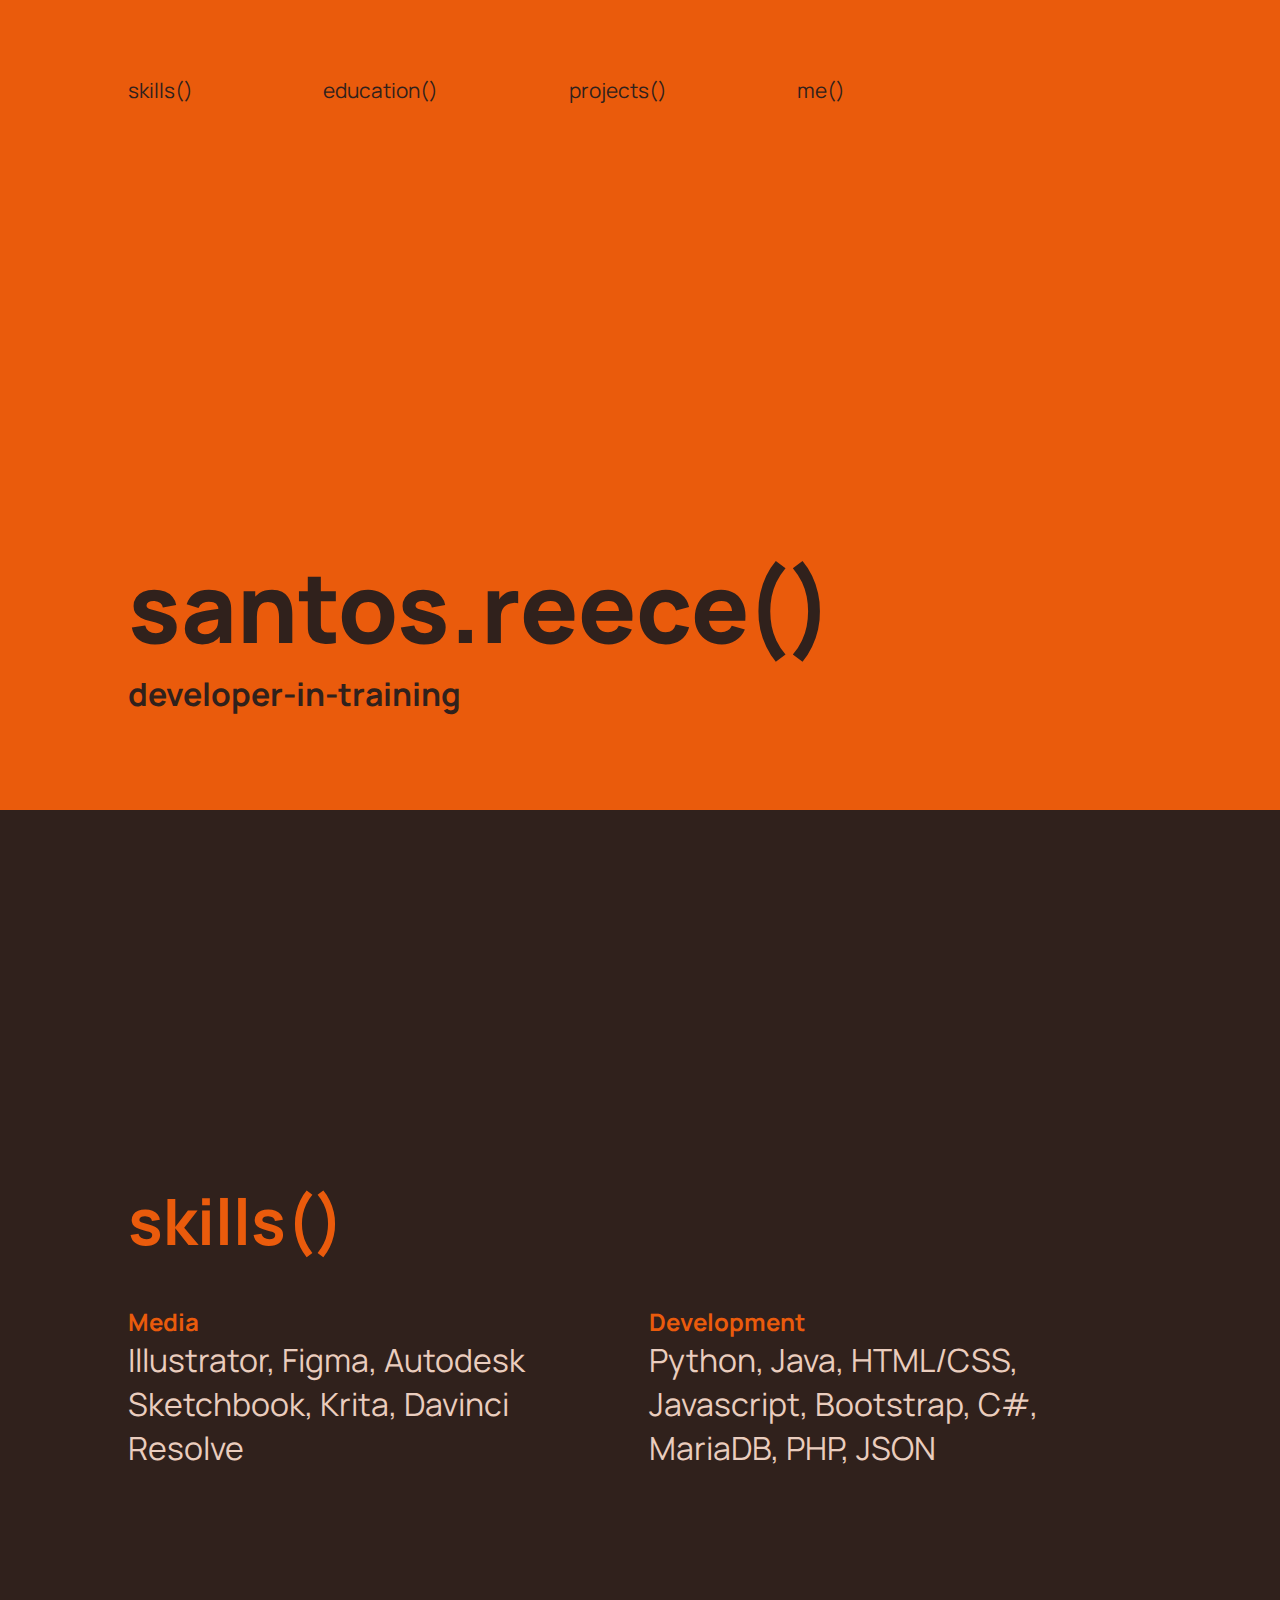
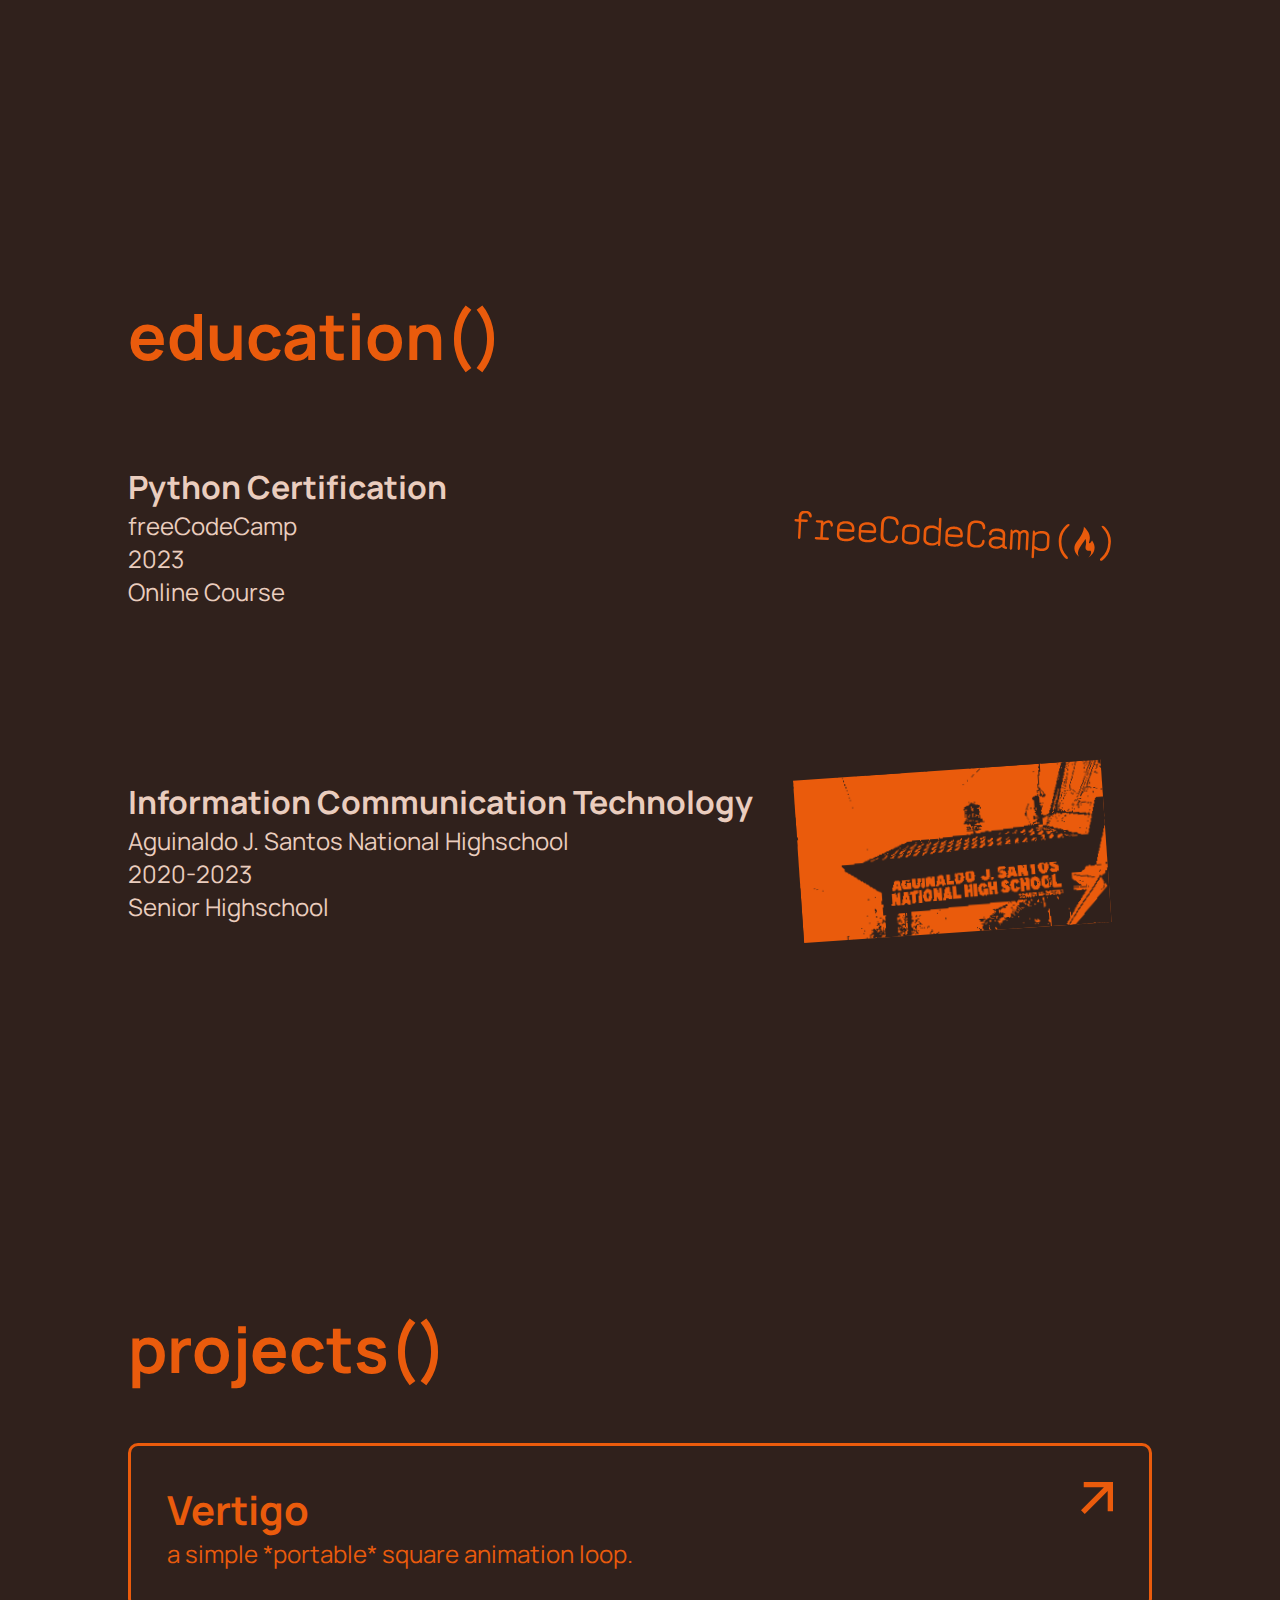
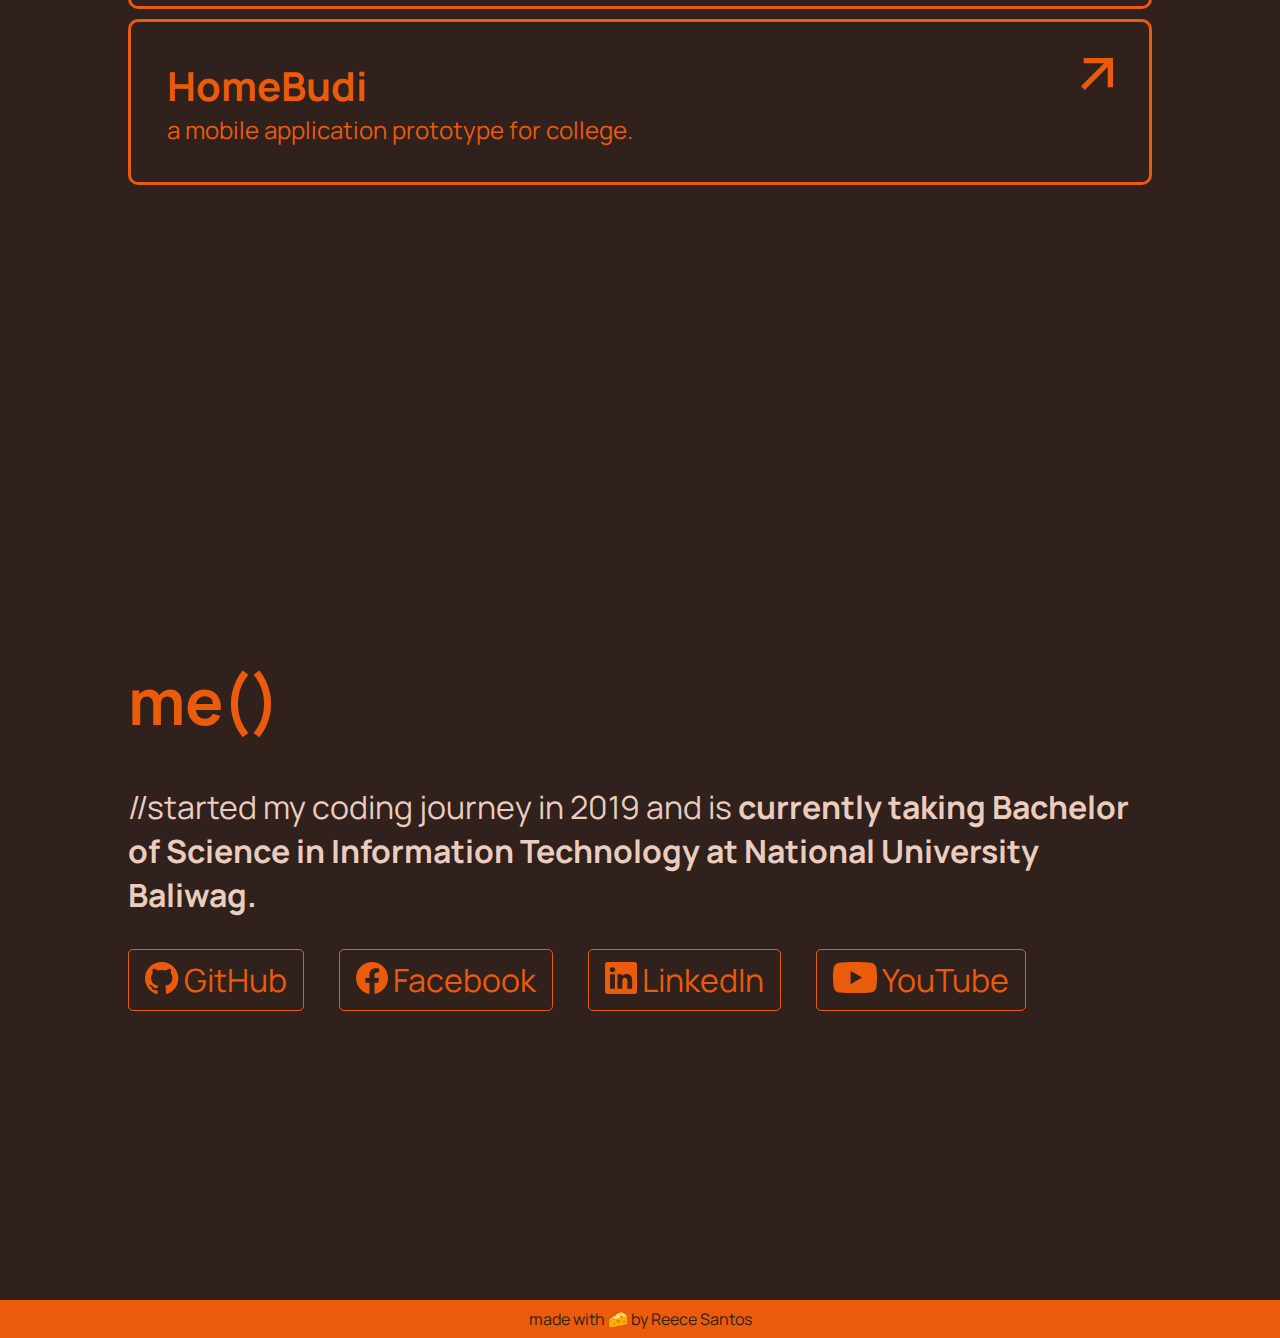
==== index.html @ c5fcaee2 "Initial commit" ====
<!DOCTYPE html>
<head>
    <!-- LINK STYLESHEET -->
    <link rel="stylesheet" href="styles.css">

    <!-- LINK FONT ONLINE -->
    <link rel="preconnect" href="https://fonts.googleapis.com">
    <link rel="preconnect" href="https://fonts.gstatic.com" crossorigin>

    <!-- FONT: MANROPE -->
    <link href="https://fonts.googleapis.com/css2?family=Manrope:wght@200..800&display=swap" rel="stylesheet">
</head>
<body>
    <img class="head-anim" src="assets/images/me.png"/>
    <div class="section-head">
        <div class="section-head-content">
            <div class="navbar">
                <div class="navbar-select">
                    <div class="navbar-select-button"><a class="navbar-link" href="#section-body-skills">skills()</a></div>
                    <div class="navbar-select-button"><a class="navbar-link" href="#section-body-education">education()</a></div>
                    <div class="navbar-select-button"><a class="navbar-link" href="#section-body-projects">projects()</a></div>
                    <div class="navbar-select-button"><a class="navbar-link" href="#section-body-me">me()</a></div>
                </div>
            </div>
            <div class="titlescreen">
                <div class="titlescreen-block">
                    <div class="titlescreen-block-content">
                        <h1>santos.reece()</h1>
                        <h3>developer-in-training</h3>
                    </div>
                </div>
            </div>
        </div>
    </div>

        <!-- THE REST OF THE CONTENT BESIDES GENERAL INFO -->
    <div class="section-body">
        <section id="section-body-skills">
            <div class="skills">
                <div class="skills-title">
                    skills()
                </div>
                <div class="skills-content">
                    <h2>Media</h2>
                    <p>Illustrator, Figma, Autodesk Sketchbook, Krita, Davinci Resolve</p>
                </div>
                <div class="skills-content">
                    <h2>Development</h2>
                    <p>Python, Java, HTML/CSS, Javascript, Bootstrap, C#, MariaDB, PHP, JSON</p>
                </div>
            </div>
        </section>
        <section id="section-body-education">
            <div class="educ">
                <!-- EDUCATION TITLE -->
                <div class="educ-title">
                    education() 
                </div>
                <!-- PROVIDER 1 -->
                <div class="educ-prov-desc">
                    <div>
                        <p class="cert-title">Python Certification</p>
                        <p>freeCodeCamp</p>
                        <p>2023</p>
                        <p>Online Course</p>
                    </div>
                </div>
                <div class="educ-prov-pic">
                    <img src="assets/images/freeCodeCamp.svg"/>
                </div>
                <!-- PROVIDER 2 -->
                <div class="educ-prov-desc">
                    <div>
                        <p class="cert-title">Information Communication Technology</p>
                        <p>Aguinaldo J. Santos National Highschool</p>
                        <p>2020-2023</p>
                        <p>Senior Highschool</p>
                    </div>
                </div>
                <div class="educ-prov-pic">
                    <img src="assets/images/ajsnhs.svg"/>
                </div>
            </div>
        </section>
        <section id="section-body-projects">
            <div class="projects">
                <div class="projects-title">
                    projects()
                </div>
                <div class="projects-content">
                    <div class="projects-content-layout">
                        <div class="projects-content-layout-title">
                            <p>Vertigo</p>
                        </div>
                        <div class="projects-content-layout-icon">
                            <img src="assets/images/arrow.svg"/>
                        </div>
                        <div class="projects-content-layout-desc">
                            <p>a simple *portable* square animation loop.</p>
                        </div>
                    </div>
                </div>
                <div class="projects-content">
                    <div class="projects-content-layout">
                        <div class="projects-content-layout-title">
                            <p>HomeBudi</p>
                        </div>
                        <div class="projects-content-layout-icon">
                            <img src="assets/images/arrow.svg"/>
                        </div>
                        <div class="projects-content-layout-desc">
                            <p>a mobile application prototype for college.</p>
                        </div>
                    </div>
                </div>
            </div>
        </section>
        <section id="section-body-me">
            <div class="me">
                <div class="me-title">
                    me()
                </div>
                <div class="me-desc">
                    <p>//started my coding journey in 2019 and is <b> currently taking Bachelor of Science in Information Technology at National University Baliwag.</b></p>
                </div>
                <div class="socials">
                    <a href="https://github.com/saintcheece" target="_blank"><div class="social-button"><img class="social-button-icon" src="assets/images/icon-github.svg"/>GitHub</div></a>
                    <a href="https://web.facebook.com/saintcheece/" target="_blank"><div class="social-button"><img class="social-button-icon" src="assets/images/icon-facebook.svg"/>Facebook</div></a>
                    <a href="https://www.linkedin.com/in/reece-santos-b6243b246/" target="_blank"><div class="social-button"><img class="social-button-icon" src="assets/images/icon-linkedin.svg"/>LinkedIn</div></a>
                    <a href="https://www.youtube.com/@rees2017" target="_blank"><div class="social-button"><img class="social-button-icon" src="assets/images/icon-youtube.svg"/>YouTube</div></a>
                </div>
            </div>
        </section>
    </div>
    <div class="section-body-footer">
        made with &#129472; by Reece Santos
    </div>
</body>
---- styles.css ----
:root{
    --primary: #EA5B0C;
    --dark: #30211C;
    --light: #EACDBE;
    --semidark: #5F3018;
}

*{
    color: var(--light);
    margin: 0;
    font-family: 'Manrope', sans-serif;
}

h1{
    color: var(--dark);
    font-size: 6rem;
    font-weight: 800;
}
h2{
    color: var(--primary);
}
h3{
    color: var(--dark);
    font-size: 2rem;
}

p{
    font-size: 1.5rem;
}

body{

}

/* .content{
} */

.head-anim{
    height: 120vh;
    position: fixed;
    margin-top: -100vh;
    margin-left: 150vh;
    z-index: -1;
    animation: rotate 120s linear infinite; 
  }
  @keyframes rotate{
    to{ transform: rotate(360deg); }
  }

    .section-head {
        display: flex;
        justify-content: center;
        background-color: var(--primary);
        width: 100%;
        z-index: -2;
        position: fixed;
        margin-top: -90vh;
    }
    
        .section-head-content {
            /* background-color: aqua; */
            width: 80%;
        }

            .navbar{
                height: 20vh;
                align-content: center;
                /* background-color: green; */
            }

                .navbar-select{
                    display: flex;
                    justify-content: space-between;
                    width: 70%;
                    /* background-color: yellow; */
                }

                    .navbar-link{
                        text-decoration: none;
                        color: var(--dark );
                        font-size: 1.3rem;
                    }

                    .navbar-link:hover{
                        text-decoration: underline;
                    }

            .titlescreen{
                height: 70vh;
                /* background-color: red; */
            }
            
                .titlescreen-block{
                    height: 85%;
                    display: flex;
                    flex-direction: column;
                    justify-content: flex-end;
                }
    
    .section-body{
        display: flex;
        flex-direction: column;
        align-items: center;
        background-color: var(--dark);
        width: 100%;
        z-index: 99;
        margin-top: 90vh;
        /* background-color: red;   */
    }

        #section-body-skills{
            display: flex;
            align-items: center;
            width: 80%; height: 110vh;
        }

            .skills{
                display: grid;
                width: 100%;
            }

            .skills-title{
                /* background-color: cyan; */
                grid-column-start: 1;
                grid-column-end: 3;

                font-size: 4rem;
                font-weight: bolder;
                color: var(--primary);
                height: 8rem;
            }

            .skills-content{
                /* background-color: magenta; */
                display: flex;
                flex-direction: column;
                height: 10vw;
                padding-right: 2rem;
            }

                .skills-content > p{
                    font-size: 2rem;
                }

        #section-body-education{
            /* background-color: lime; */
            display: flex;
            align-items: center;
            width: 80%; height: 100vh;
        }

            .educ{
                display: grid;
                width: 100%;
            }

                .educ-title{
                    grid-column-start: 1;
                    grid-column-end: 3;

                    font-size: 4rem;
                    font-weight: bolder;
                    color: var(--primary);
                    /* background-color: violet; */
                }

                    .educ-prov-desc{
                        /* background-color: red; */
                        height: 35vh;
                        display: flex;
                        align-items: center;
                    }

                        .cert-title{
                            font-size: 2rem;
                            font-weight: bolder;
                        }

                    .educ-prov-pic{
                        /* background-color: green; */
                        display: flex;
                        justify-content: center;
                    }

                        .educ-prov-pic > img{
                            width: 80%;
                        }

        #section-body-projects{
            /* background-color: orange; */
            width: 80%; min-height: 100vh;
            display: flex;
            flex-direction: column;
            justify-content: center;
        }

            .projects{
                
            }

                .projects-title{
                    font-size: 4rem;
                    font-weight: bolder;
                    color: var(--primary);
                    height: 8rem;
                }

                .projects-content{
                    border: var(--primary) 3px solid;
                    border-radius: 10px;
                    /* height: 20vh; */
                    /* display: flex;
                    flex-direction: column;
                    justify-content: center; */
                    padding: 4vh;
                    margin: 10px 0 10px 0;
                }

                .projects-content:hover{
                    background-color: var(--semidark);
                    cursor: pointer;
                }

                    .projects-content-layout{
                        display: grid;
                        grid-template-columns: 90% 10%;
                    }

                        .projects-content-layout-title > p{
                            font-size: 2.5rem;
                            font-weight: bolder;
                            color: var(--primary);
                        }

                    .projects-content-layout-icon{
                        display: flex;
                        justify-content: flex-end;
                    }

                        .projects-content-layout-icon > img{
                            height: 2rem;
                        }

                    .projects-content-layout-desc{
                        
                    }

                        .projects-content-layout-desc > p{
                            color: var(--primary);
                        }

        #section-body-me{
            /* background-color: pink; */
            width: 80%; height: 100vh;
            display: flex;
            flex-direction: column;
            justify-content: center;
        }

            .me{
                
            }

                .me-title{
                    font-size: 4rem;
                    font-weight: bolder;
                    color: var(--primary);
                    height: 8rem;
                }
                
                .me-desc > p{
                    font-size: 2rem;
                }

                .socials{
                    margin: 2rem 0 2rem 0;
                }

                    .social-button{
                        display: inline-block;
                        border: var(--primary) 1px solid;
                        margin-right: 2rem;
                        padding: 0.5rem 1rem;
                        border-radius: 5px;
                        color: var(--primary);
                        font-size: 2rem;
                    }
        
                    .social-button:hover{
                        background-color: var(--semidark);
                    }
        
                    .social-button-icon{
                        margin: 0 5px -2px 0;
                        height: 2rem;
                    }

        .section-body-footer{
            display: flex;
            flex-direction: column;
            align-items: center;
            background-color: var(--primary);
            width: 100%;
            padding: 0.5rem 0 0.5rem 0;
            font-size: 1rem;
            color: var(--dark);
            /* z-index: 99;
            margin-top: 90vh; */
        }
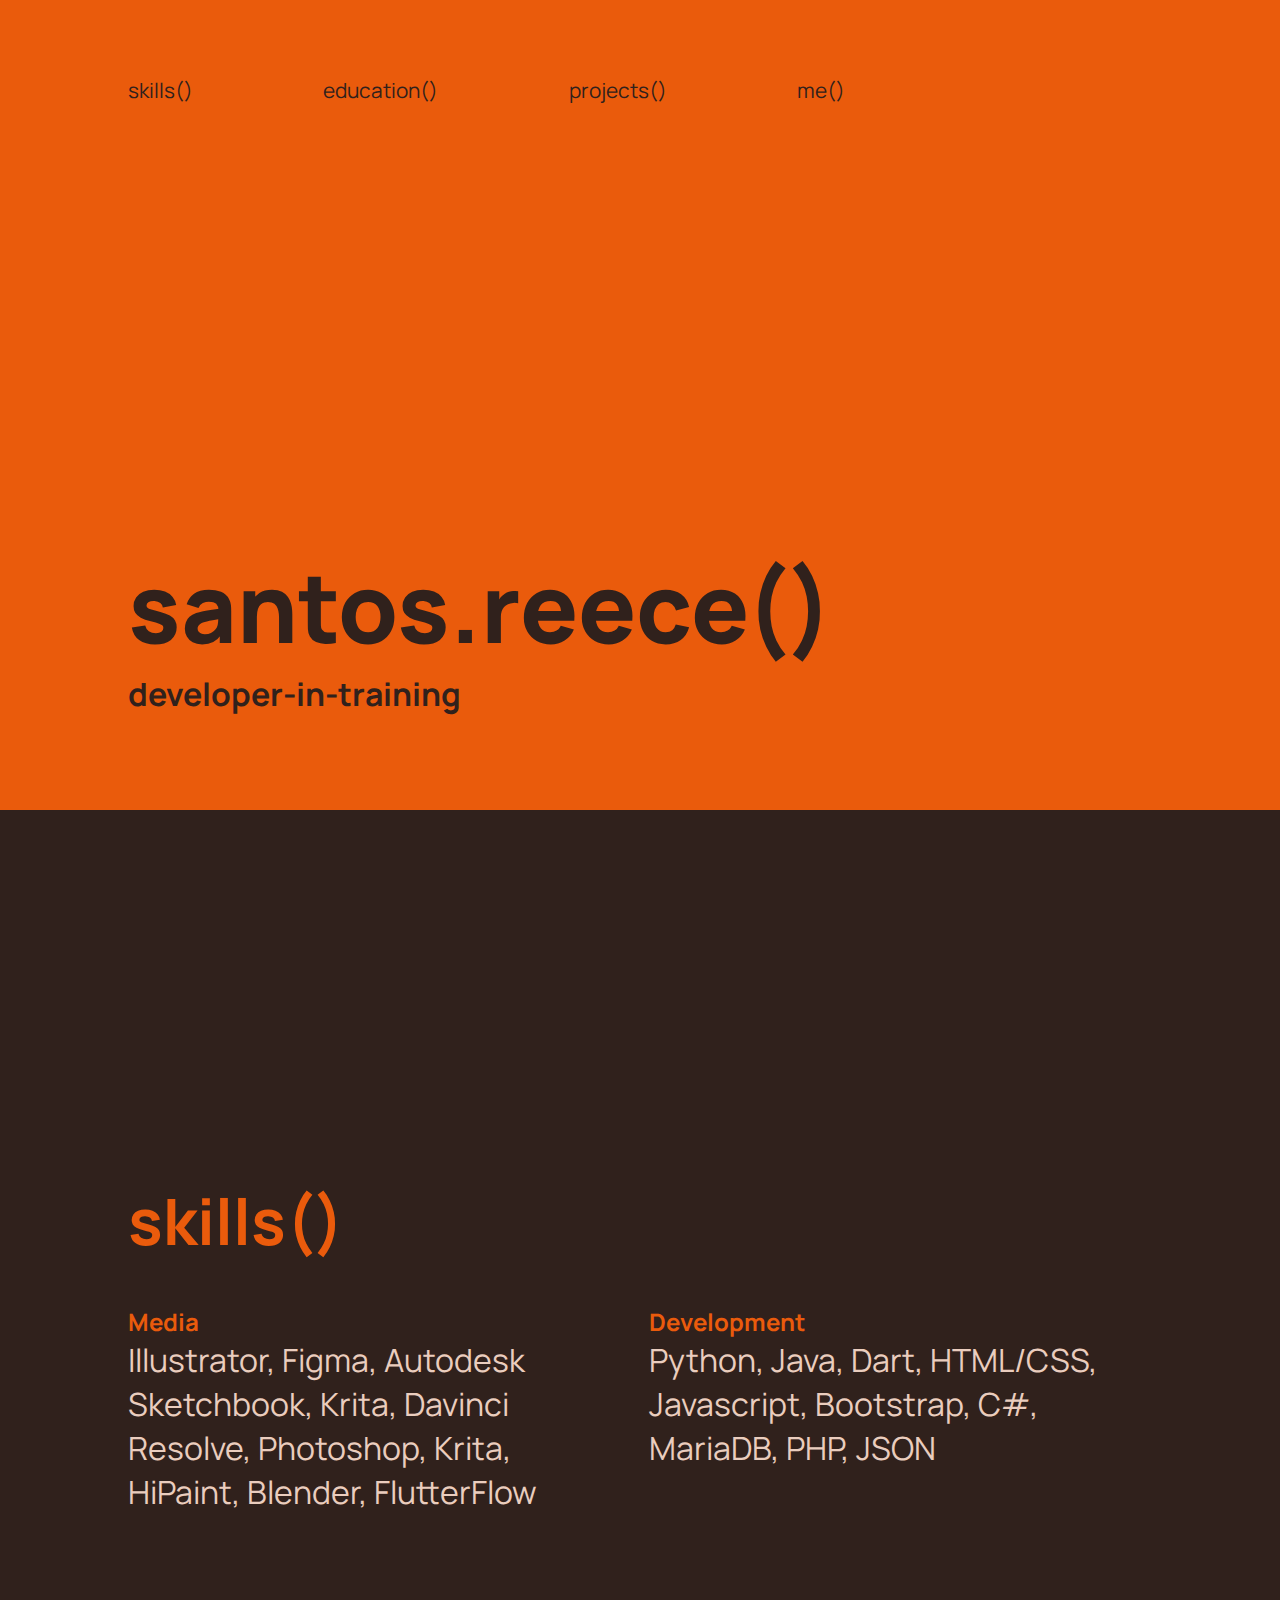
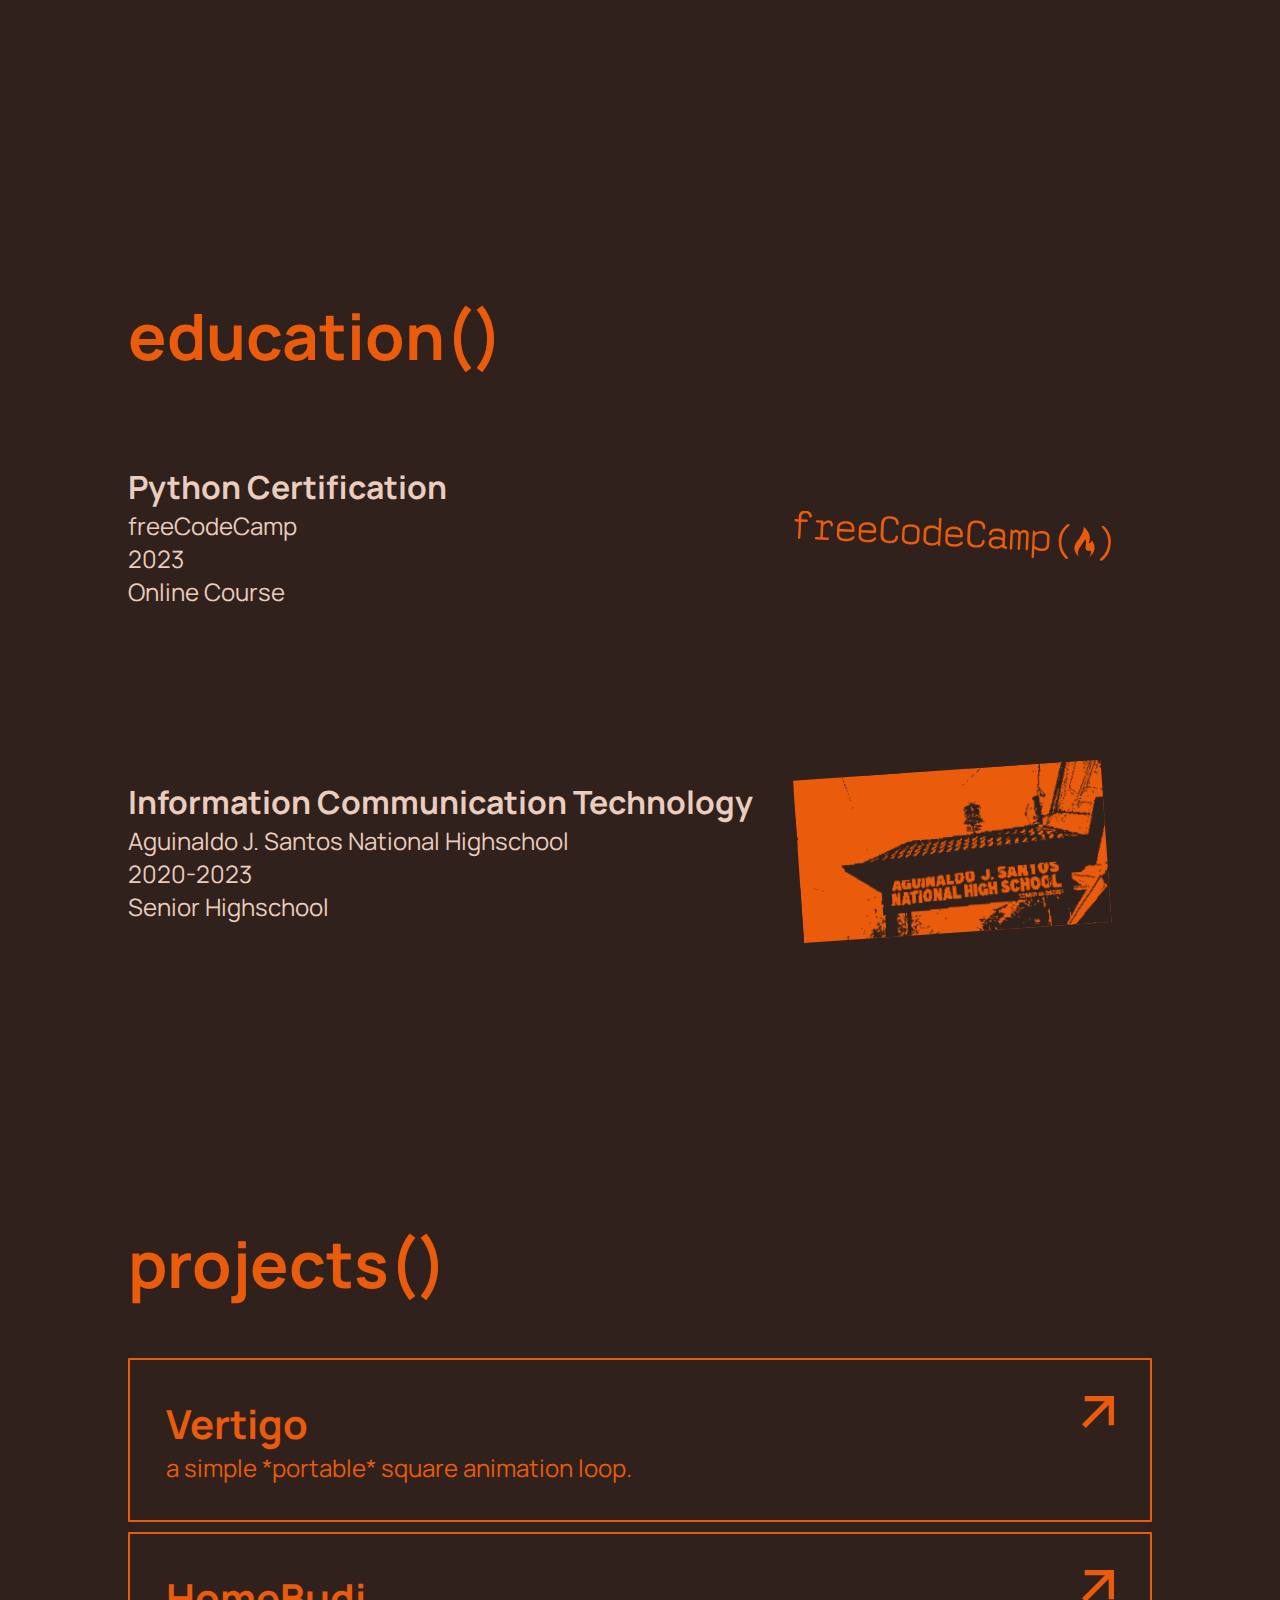
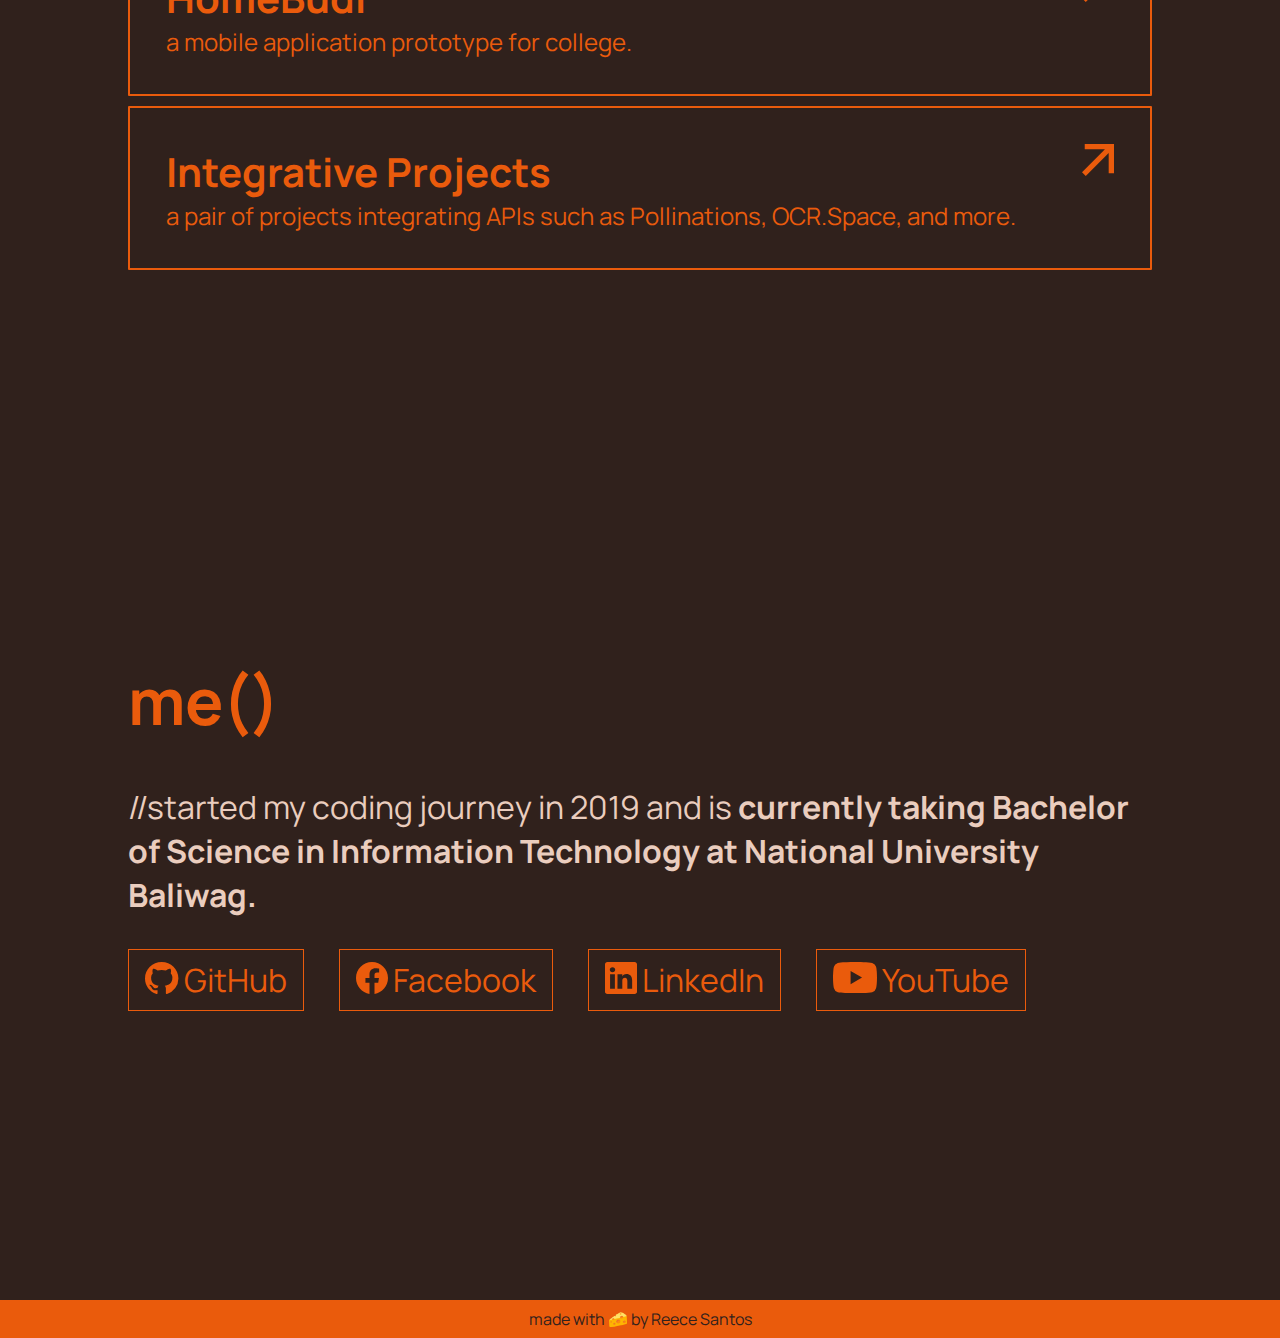
==== commit a5596f23: "8th Sem Update" ====
--- a/index.html
+++ b/index.html
@@ -42,14 +42,15 @@
                 </div>
                 <div class="skills-content">
                     <h2>Media</h2>
-                    <p>Illustrator, Figma, Autodesk Sketchbook, Krita, Davinci Resolve</p>
+                    <p>Illustrator, Figma, Autodesk Sketchbook, Krita, Davinci Resolve, Photoshop, Krita, HiPaint, Blender, FlutterFlow</p>
                 </div>
                 <div class="skills-content">
                     <h2>Development</h2>
-                    <p>Python, Java, HTML/CSS, Javascript, Bootstrap, C#, MariaDB, PHP, JSON</p>
+                    <p>Python, Java, Dart, HTML/CSS, Javascript, Bootstrap, C#, MariaDB, PHP, JSON</p>
                 </div>
             </div>
         </section>
+        <!-- EDUCATION -->
         <section id="section-body-education">
             <div class="educ">
                 <!-- EDUCATION TITLE -->
@@ -82,24 +83,27 @@
                 </div>
             </div>
         </section>
+        <!-- PROJECTS -->
         <section id="section-body-projects">
             <div class="projects">
                 <div class="projects-title">
                     projects()
                 </div>
-                <div class="projects-content">
-                    <div class="projects-content-layout">
-                        <div class="projects-content-layout-title">
-                            <p>Vertigo</p>
-                        </div>
-                        <div class="projects-content-layout-icon">
-                            <img src="assets/images/arrow.svg"/>
-                        </div>
-                        <div class="projects-content-layout-desc">
-                            <p>a simple *portable* square animation loop.</p>
+                <a href="https://github.com/saintcheece/vertigo" target="_blank">
+                    <div class="projects-content">
+                        <div class="projects-content-layout">
+                            <div class="projects-content-layout-title">
+                                <p>Vertigo</p>
+                            </div>
+                            <div class="projects-content-layout-icon">
+                                <img src="assets/images/arrow.svg"/>
+                            </div>
+                            <div class="projects-content-layout-desc">
+                                <p>a simple *portable* square animation loop.</p>
+                            </div>
                         </div>
                     </div>
-                </div>
+                </a>
                 <div class="projects-content">
                     <div class="projects-content-layout">
                         <div class="projects-content-layout-title">
@@ -113,8 +117,22 @@
                         </div>
                     </div>
                 </div>
+                <div class="projects-content">
+                    <div class="projects-content-layout">
+                        <div class="projects-content-layout-title">
+                            <p>Integrative Projects</p>
+                        </div>
+                        <div class="projects-content-layout-icon">
+                            <img src="assets/images/arrow.svg"/>
+                        </div>
+                        <div class="projects-content-layout-desc">
+                            <p>a pair of projects integrating APIs such as Pollinations, OCR.Space, and more.</p>
+                        </div>
+                    </div>
+                </div>
             </div>
         </section>
+        <!-- ABOUT ME -->
         <section id="section-body-me">
             <div class="me">
                 <div class="me-title">
--- a/styles.css
+++ b/styles.css
@@ -3,6 +3,15 @@
     --dark: #30211C;
     --light: #EACDBE;
     --semidark: #5F3018;
+}
+
+::-webkit-scrollbar {
+    width: 0px;
+    background: transparent;
+}
+
+::-webkit-scrollbar-thumb {
+    background-color: transparent;
 }
 
 *{
@@ -194,8 +203,8 @@
             justify-content: center;
         }
 
-            .projects{
-                
+            .projects > a{
+                text-decoration: none;
             }
 
                 .projects-title{
@@ -206,14 +215,15 @@
                 }
 
                 .projects-content{
-                    border: var(--primary) 3px solid;
-                    border-radius: 10px;
+                    border: var(--primary) 2px solid;
+                    border-radius: 1px;
                     /* height: 20vh; */
                     /* display: flex;
                     flex-direction: column;
                     justify-content: center; */
                     padding: 4vh;
                     margin: 10px 0 10px 0;
+                    
                 }
 
                 .projects-content:hover{
@@ -281,7 +291,7 @@
                         border: var(--primary) 1px solid;
                         margin-right: 2rem;
                         padding: 0.5rem 1rem;
-                        border-radius: 5px;
+                        border-radius: 0px;
                         color: var(--primary);
                         font-size: 2rem;
                     }
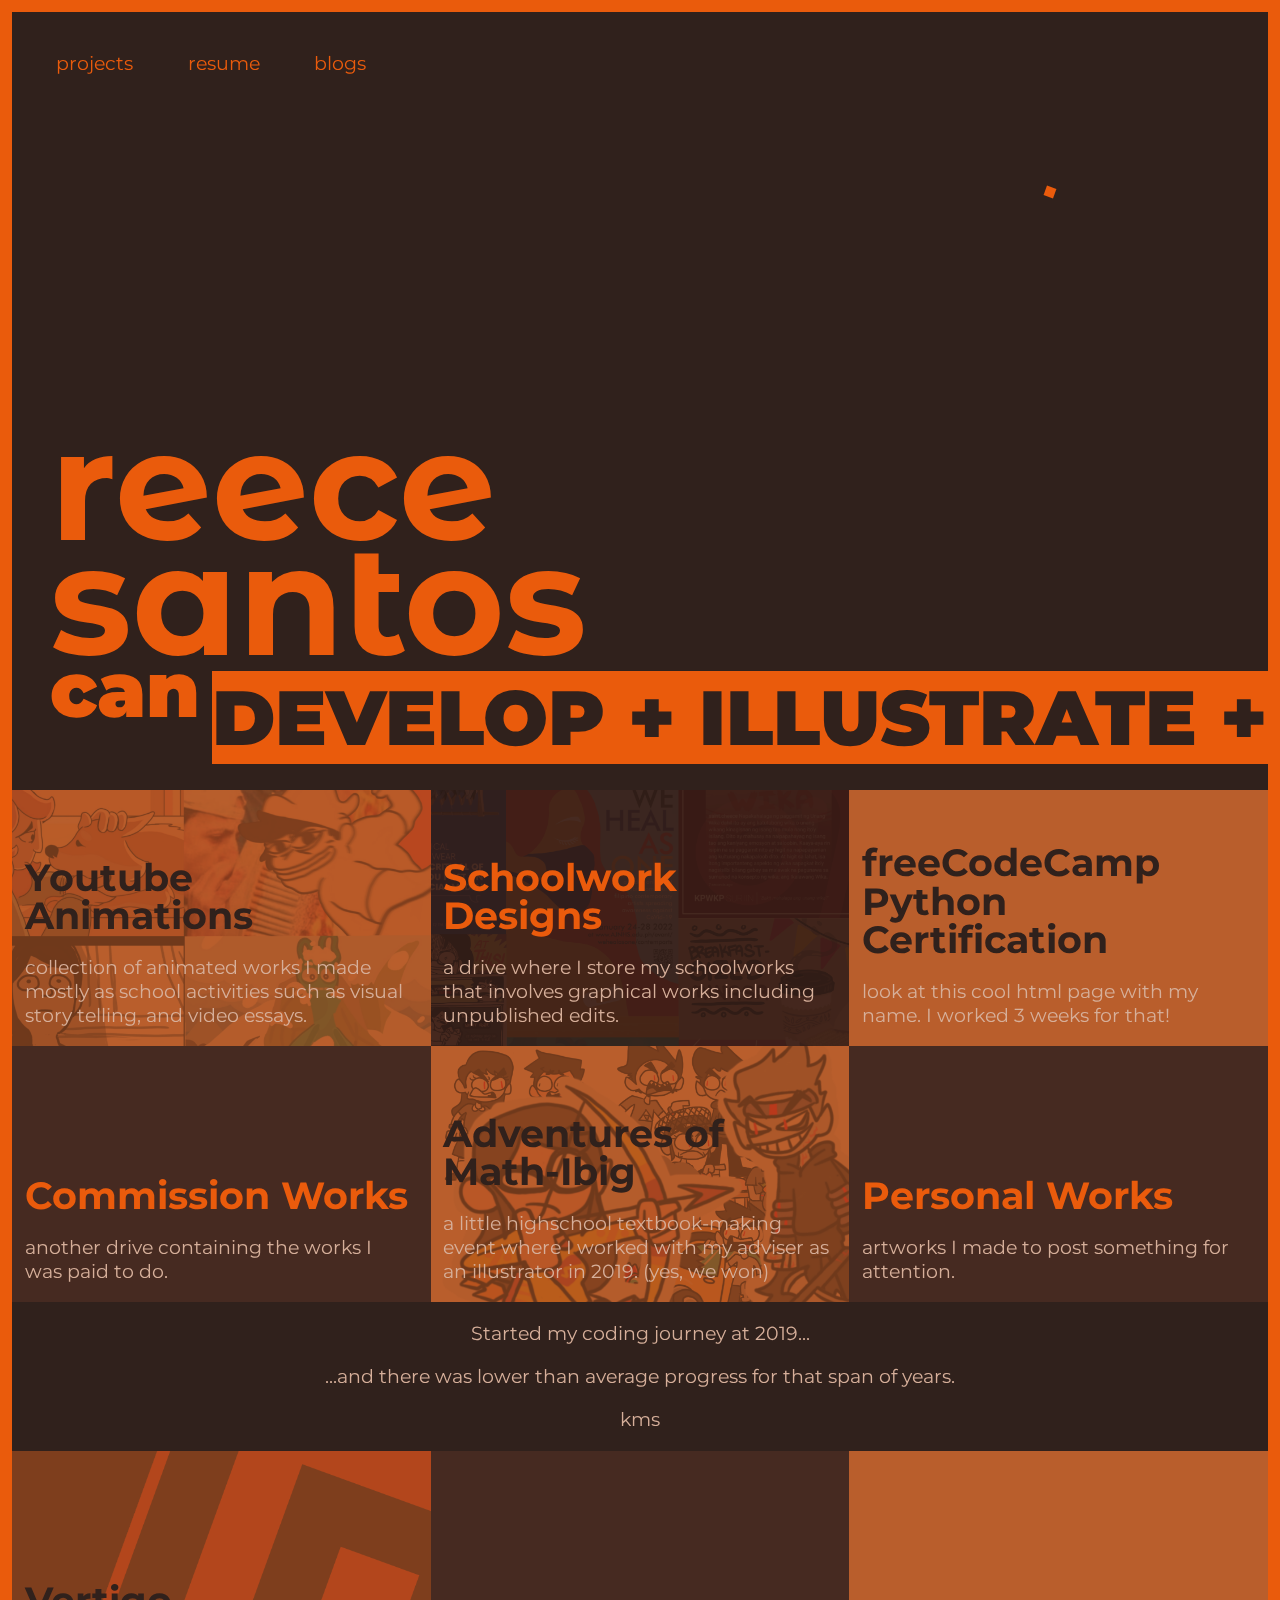
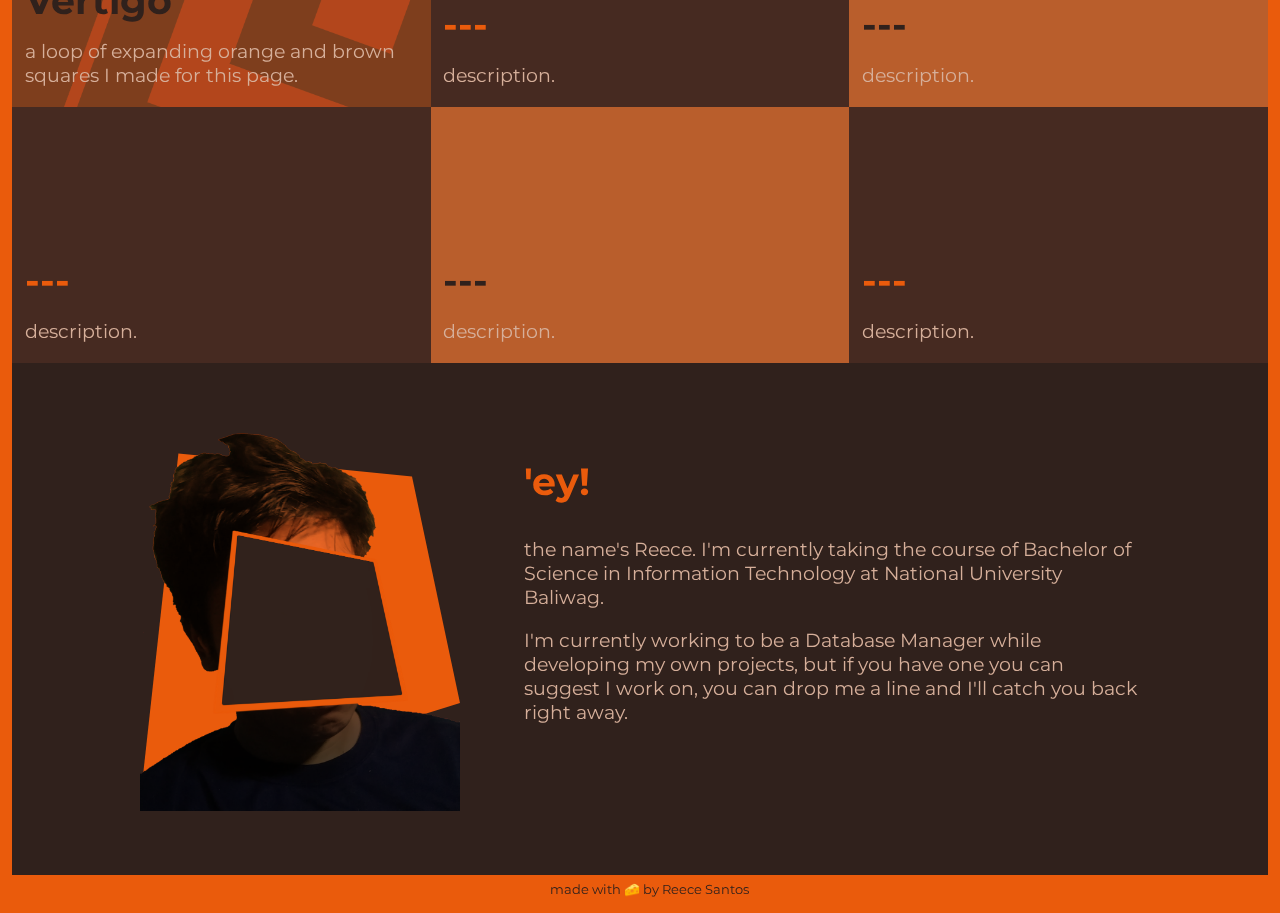
==== commit d9fdcf2f: "reuse version 1" ====
--- a/index.html
+++ b/index.html
@@ -1,156 +1,194 @@
 <!DOCTYPE html>
-<head>
-    <!-- LINK STYLESHEET -->
-    <link rel="stylesheet" href="styles.css">
+<html>
+    <head>
+        <meta charset="UTF=8">
+        <meta name="viewport" content="width=device-width, initial-scale=1.0"/>
+        <link rel="stylesheet" type="text/css" href="styles.css" />
+        <script src = "vertigo.js"></script>
+        
+        <title>reece santos</title>
+    
+        <link rel="preconnect" href="https://fonts.googleapis.com">
+        <link rel="preconnect" href="https://fonts.gstatic.com" crossorigin>
 
-    <!-- LINK FONT ONLINE -->
-    <link rel="preconnect" href="https://fonts.googleapis.com">
-    <link rel="preconnect" href="https://fonts.gstatic.com" crossorigin>
+        <!-- MONTSERRAT -->
+        <link href="https://fonts.googleapis.com/css2?family=Montserrat:wght@500;600;700;900&display=swap" rel="stylesheet">
 
-    <!-- FONT: MANROPE -->
-    <link href="https://fonts.googleapis.com/css2?family=Manrope:wght@200..800&display=swap" rel="stylesheet">
-</head>
-<body>
-    <img class="head-anim" src="assets/images/me.png"/>
-    <div class="section-head">
-        <div class="section-head-content">
-            <div class="navbar">
-                <div class="navbar-select">
-                    <div class="navbar-select-button"><a class="navbar-link" href="#section-body-skills">skills()</a></div>
-                    <div class="navbar-select-button"><a class="navbar-link" href="#section-body-education">education()</a></div>
-                    <div class="navbar-select-button"><a class="navbar-link" href="#section-body-projects">projects()</a></div>
-                    <div class="navbar-select-button"><a class="navbar-link" href="#section-body-me">me()</a></div>
-                </div>
-            </div>
-            <div class="titlescreen">
-                <div class="titlescreen-block">
-                    <div class="titlescreen-block-content">
-                        <h1>santos.reece()</h1>
-                        <h3>developer-in-training</h3>
+        <!-- MONTSERRAT ALTERNATIVE -->
+        <link href="https://fonts.googleapis.com/css2?family=Montserrat+Alternates:wght@900&display=swap" rel="stylesheet">
+
+        <style>
+            @font-face {
+                font-family: Inkling Regular;
+                src: url("C:/Users/reece/Documents/Programs/Web/personal-website/resources/fonts/Inkling Regular.otf") format("opentype");
+            }
+            h1 {
+                font-family: 'Montserrat Alternates', sans-serif;
+            }
+            h2 {
+                font-family: 'Montserrat', sans-serif;
+            }
+            h3 {
+                font-family: 'Montserrat', sans-serif;
+
+            }
+            p {
+                font-family: 'Montserrat', sans-serif;
+                color: var(--cream);
+                font-size: 1.5vw;
+            }
+            button{
+                font-family: 'Montserrat', sans-serif;
+            }
+        </style>
+    </head>
+    <body>
+        <!-- NAV BAR -->
+        <div id="nav-bar">
+            <button class="nav-btn">projects</button>
+            <button class="nav-btn">resume</button>
+            <button class="nav-btn">blogs</button>
+        </div>
+
+        <div id="container"></div>
+
+        <!-- HEADER -->
+        <div id = "header">
+            <img id="header-photo" src="resources\images\point1.png" alt="me, pointing">
+            <div id="header-content">
+                <div><h1 id = "header-title">reece<br>santos</h1></div>
+                <div id = "header-subtitle">
+                    <div id = "header-subtitle-connector">can</div>
+                    <div id = "header-subtitle-skilltape-space">
+                        <div id = "header-subtitle-skilltape">
+                            <a id="header-subtitle-skilltape-list">DEVELOP + ILLUSTRATE + ANIMATE + EDIT + DESIGN + DEVELOP + ILLUSTRATE + ANIMATE + EDIT + DESIGN + </a>
+                        </div>
                     </div>
                 </div>
             </div>
         </div>
-    </div>
 
-        <!-- THE REST OF THE CONTENT BESIDES GENERAL INFO -->
-    <div class="section-body">
-        <section id="section-body-skills">
-            <div class="skills">
-                <div class="skills-title">
-                    skills()
-                </div>
-                <div class="skills-content">
-                    <h2>Media</h2>
-                    <p>Illustrator, Figma, Autodesk Sketchbook, Krita, Davinci Resolve, Photoshop, Krita, HiPaint, Blender, FlutterFlow</p>
-                </div>
-                <div class="skills-content">
-                    <h2>Development</h2>
-                    <p>Python, Java, Dart, HTML/CSS, Javascript, Bootstrap, C#, MariaDB, PHP, JSON</p>
+        <!-- BUTTON THAT SCROLLS TO TOP -->
+        <button id="btn-to-top" onclick="toTop()">back to top</button>
+
+        <!-- SHOWCASE BATCH 1 -->
+        <div class="works" id="works-b1">
+            <div class="work-a">
+                <img class="work-img" src="resources\images\yt-videos.png">
+                <div class="work-desc">
+                    <h2 class="work-desc-head-a">Youtube Animations</h2>
+                    <p class="work-desc-body">collection of animated works I made mostly as school activities such as visual story telling, and video essays.</p>
                 </div>
             </div>
-        </section>
-        <!-- EDUCATION -->
-        <section id="section-body-education">
-            <div class="educ">
-                <!-- EDUCATION TITLE -->
-                <div class="educ-title">
-                    education() 
-                </div>
-                <!-- PROVIDER 1 -->
-                <div class="educ-prov-desc">
-                    <div>
-                        <p class="cert-title">Python Certification</p>
-                        <p>freeCodeCamp</p>
-                        <p>2023</p>
-                        <p>Online Course</p>
-                    </div>
-                </div>
-                <div class="educ-prov-pic">
-                    <img src="assets/images/freeCodeCamp.svg"/>
-                </div>
-                <!-- PROVIDER 2 -->
-                <div class="educ-prov-desc">
-                    <div>
-                        <p class="cert-title">Information Communication Technology</p>
-                        <p>Aguinaldo J. Santos National Highschool</p>
-                        <p>2020-2023</p>
-                        <p>Senior Highschool</p>
-                    </div>
-                </div>
-                <div class="educ-prov-pic">
-                    <img src="assets/images/ajsnhs.svg"/>
+            <div class="work-b">
+                <img class="work-img" src="resources/images/graphics.png">
+                <div class="work-desc">
+                    <h2 class="work-desc-head-b">Schoolwork Designs</h2>
+                    <p class="work-desc-body">a drive where I store my schoolworks that involves graphical works including unpublished edits.</p>
                 </div>
             </div>
-        </section>
-        <!-- PROJECTS -->
-        <section id="section-body-projects">
-            <div class="projects">
-                <div class="projects-title">
-                    projects()
-                </div>
-                <a href="https://github.com/saintcheece/vertigo" target="_blank">
-                    <div class="projects-content">
-                        <div class="projects-content-layout">
-                            <div class="projects-content-layout-title">
-                                <p>Vertigo</p>
-                            </div>
-                            <div class="projects-content-layout-icon">
-                                <img src="assets/images/arrow.svg"/>
-                            </div>
-                            <div class="projects-content-layout-desc">
-                                <p>a simple *portable* square animation loop.</p>
-                            </div>
-                        </div>
-                    </div>
-                </a>
-                <div class="projects-content">
-                    <div class="projects-content-layout">
-                        <div class="projects-content-layout-title">
-                            <p>HomeBudi</p>
-                        </div>
-                        <div class="projects-content-layout-icon">
-                            <img src="assets/images/arrow.svg"/>
-                        </div>
-                        <div class="projects-content-layout-desc">
-                            <p>a mobile application prototype for college.</p>
-                        </div>
-                    </div>
-                </div>
-                <div class="projects-content">
-                    <div class="projects-content-layout">
-                        <div class="projects-content-layout-title">
-                            <p>Integrative Projects</p>
-                        </div>
-                        <div class="projects-content-layout-icon">
-                            <img src="assets/images/arrow.svg"/>
-                        </div>
-                        <div class="projects-content-layout-desc">
-                            <p>a pair of projects integrating APIs such as Pollinations, OCR.Space, and more.</p>
-                        </div>
-                    </div>
+            <div class="work-a">
+                <div class="work-desc">
+                    <h2 class="work-desc-head-a">freeCodeCamp Python Certification</h2>
+                    <p class="work-desc-body">look at this cool html page with my name. I worked 3 weeks for that!</p>
                 </div>
             </div>
-        </section>
-        <!-- ABOUT ME -->
-        <section id="section-body-me">
-            <div class="me">
-                <div class="me-title">
-                    me()
-                </div>
-                <div class="me-desc">
-                    <p>//started my coding journey in 2019 and is <b> currently taking Bachelor of Science in Information Technology at National University Baliwag.</b></p>
-                </div>
-                <div class="socials">
-                    <a href="https://github.com/saintcheece" target="_blank"><div class="social-button"><img class="social-button-icon" src="assets/images/icon-github.svg"/>GitHub</div></a>
-                    <a href="https://web.facebook.com/saintcheece/" target="_blank"><div class="social-button"><img class="social-button-icon" src="assets/images/icon-facebook.svg"/>Facebook</div></a>
-                    <a href="https://www.linkedin.com/in/reece-santos-b6243b246/" target="_blank"><div class="social-button"><img class="social-button-icon" src="assets/images/icon-linkedin.svg"/>LinkedIn</div></a>
-                    <a href="https://www.youtube.com/@rees2017" target="_blank"><div class="social-button"><img class="social-button-icon" src="assets/images/icon-youtube.svg"/>YouTube</div></a>
+        </div>
+        <div class="works" id="works-b2">
+            <div class="work-b">
+                <div class="work-desc">
+                    <h2 class="work-desc-head-b">Commission Works</h2>
+                    <p class="work-desc-body">another drive containing the works I was paid to do.</p>
                 </div>
             </div>
-        </section>
-    </div>
-    <div class="section-body-footer">
-        made with &#129472; by Reece Santos
-    </div>
-</body>+            <div class="work-a">
+                <img class="work-img" src="resources\images\mathibig.png">
+                <div class="work-desc">
+                    <h2 class="work-desc-head-a">Adventures of Math-Ibig</h2>
+                    <p class="work-desc-body">a little highschool textbook-making event where I worked with my adviser as an illustrator in 2019. (yes, we won)</p>
+                </div>
+            </div>
+            <div class="work-b">
+                <div class="work-desc">
+                    <h2 class="work-desc-head-b">Personal Works</h2>
+                    <p class="work-desc-body">artworks I made to post something for attention.</p>
+                </div>
+            </div>
+        </div>
+
+        <!-- MID-SENTENCE -->
+        <div id="mid-sentence">
+            <p>Started my coding journey at 2019...</p>
+            <p>...and there was lower than average progress for that span of years.</p>
+            <p>kms</p>
+        </div>
+
+        <!-- SHOWCASE BATCH 2 -->
+        </div>
+        <div class="works" id="works-b3">
+            <div class="work-a">
+                <img class="work-img" src="resources\images\vertigo.png">
+                <div class="work-desc">
+                    <h2 class="work-desc-head-a">Vertigo</h2>
+                    <p class="work-desc-body">a loop of expanding orange and brown squares I made for this page.</p>
+                </div>
+            </div>
+            <div class="work-b">
+                <div class="work-desc">
+                    <h2 class="work-desc-head-b">---</h2>
+                    <p class="work-desc-body">description.</p>
+                </div>
+            </div>
+            <div class="work-a">
+                <div class="work-desc">
+                    <h2 class="work-desc-head-a">---</h2>
+                    <p class="work-desc-body">description.</p>
+                </div>
+            </div>
+        </div>
+        <div class="works" id="works-b4">
+            <div class="work-b">
+                <div class="work-desc">
+                    <h2 class="work-desc-head-b">---</h2>
+                    <p class="work-desc-body">description.</p>
+                </div>
+            </div>
+            <div class="work-a">
+                <div class="work-desc">
+                    <h2 class="work-desc-head-a">---</h2>
+                    <p class="work-desc-body">description.</p>
+                </div>
+            </div>
+            <div class="work-b">
+                <div class="work-desc">
+                    <h2 class="work-desc-head-b">---</h2>
+                    <p class="work-desc-body">description.</p>
+                </div>
+            </div>
+        </div>
+
+        <!-- END -->
+        <div id="end">
+            <div id="end-profile">
+			    <div id = "end-profile-frame">
+                    <img id="profile-frame-image" src="resources\images\square.png"></img>
+                    <div id="profile-frame-border"></div>
+                </div>
+                <div id = "my-languages"></div>
+                <div id = "greetings"></div>
+            </div>
+			<div id="end-message">
+				<h2>'ey!</h2>
+				<p class="end-message-description">the name's Reece. I'm currently taking the course of Bachelor of Science in Information Technology at National University Baliwag.</p>
+				<p class="end-message-description">I'm currently working to be a Database Manager while developing my own projects, but if you have one you can suggest I work on, you can drop me a line and I'll catch you back right away.</p>
+            </div>
+		</div>
+    </body>
+
+    <div id="credit">made with &#129472; by Reece Santos</div>
+
+    <script src="button-functions.js"></script>
+    <script src = "low-fps-animations.js"></script>
+    <script> vertigo("sq1")</script>
+
+</html>--- a/styles.css
+++ b/styles.css
@@ -1,319 +1,298 @@
 :root{
-    --primary: #EA5B0C;
-    --dark: #30211C;
-    --light: #EACDBE;
-    --semidark: #5F3018;
-}
-
+    --orange: #EA5B0C;
+    --choco: #30211C;
+    --cream: #D6AF9A;
+}
+
+*{
+    color: var(--orange);
+}
+
+body{
+    margin: 0px;
+    height: 100%; width: 100%;
+    background-color: var(--choco);
+    border: solid 1vw var(--orange);
+    border-bottom: solid 3vw var(--orange);
+    box-sizing: border-box;
+    overflow-x:  hidden;
+}
+
+/* TO TOP BUTTON======================================================================= */
+#btn-to-top{
+    display: none;
+    position: fixed;
+    z-index: 99;
+    right:  -3.5vw;
+    bottom: 5.5vw;
+    transform: rotate(-90deg);
+    background-color: var(--choco);
+    border: solid 0.3vw var(--orange);
+    font-size: 2vw;
+
+    cursor: pointer;
+}
+
+#btn-to-top:hover{
+    background-color: var(--orange);
+    border: solid 0.3vw var(--choco);
+    color: var(--choco);
+}
+/* NAV-BAR============================================================================= */
+
+#nav-bar{
+    margin: 3vw;
+}
+
+#nav-bar .nav-btn {
+    background-color: transparent;
+    border: none;
+    font-size: 1.5vw;
+    margin-right: 3vw;
+}
+
+#nav-bar .nav-btn:hover {
+    text-decoration: underline;
+    cursor: pointer;
+}
+
+/* HEADER============================================================================== */
+
+#container {
+    position: absolute;
+    width: 40vw;
+    height: 40vw;
+    transform: rotate(20deg);
+    right: -2vw;
+    top: -5vw;
+}
+
+.square {
+    position: absolute;
+}
+
+#header {
+    /* height: 75vh; */
+    min-height: 75vh;
+    max-height: 30vh;
+    position: relative;
+}
+
+#header-photo{
+    height: 40vw;
+    position: absolute;
+    z-index: 0;
+    right: 2vw;
+    bottom: 5vw;
+    display: none;
+}
+
+#header-content {
+    margin-left: 3%;
+    bottom: 0;
+    position: absolute;
+    bottom: 2vw;
+}
+
+#header-title {
+    color: #EA5B0C;
+    font-family: 'Montserrat Alternates', sans-serif;
+    font-size: 12vw;
+    margin-top: 0vw;
+    margin-bottom: 1vw;
+    line-height: 9vw
+}
+
+#header-subtitle {
+    display: flex;
+}
+
+#header-subtitle-connector {
+    color: #EA5B0C;
+    font-family: 'Montserrat', sans-serif;
+    font-weight: 900;
+    font-size: 6vw;
+    line-height: 0.5;
+}
+
+#header-subtitle-skilltape-space {
+    background-color: #EA5B0C;
+    overflow: hidden;
+    /* display: inline-block; */
+    margin-left: 1vw;
+}
+
+@keyframes tapeReel {
+    0% {
+      transform: translate3d(0, 0, 0);
+    }
+    100% {
+      transform: translate3d(-176vw, 0, 0); /* The image width */
+    }
+}
+
+#header-subtitle-skilltape {
+    font-family: 'Montserrat', sans-serif;
+    font-weight: 900;
+    animation: tapeReel 30s linear infinite;
+}
+
+#header-subtitle-skilltape-list{
+    color:#30211C;
+    font-size: 6vw;
+    white-space: nowrap;
+}
+
+/* BODY================================================================================ */
+
+.works{
+    display: flex;
+    flex-direction: row;
+    width: 100%;
+    height: 20vw;
+    overflow-y: hidden;
+}
+
+.work-a{
+    background-color: #B95E2C;
+    width: inherit;
+    position: relative;
+}
+
+.work-b{
+    background-color: #462a21;
+    width: inherit;
+    position: relative;
+}
+
+.work-img{
+    width: 130%;
+    mix-blend-mode: multiply;
+    opacity: 0.4;
+}
+
+.work-desc{
+    position: absolute;
+    bottom: 0;
+    left: 1vw;
+    margin-right: 1.5vw;
+}
+
+.work-desc-head-a{
+    color: var(--choco);
+    overflow-wrap: break-word;
+    line-height: 1;
+    margin-bottom: 1vw;
+}
+
+.work-desc-head-b{
+    color: var(--orange);
+    overflow-wrap: break-word;
+    line-height: 1;
+    margin-bottom: 1vw;
+}
+
+.work-desc-body{
+    overflow-wrap: break-word;
+}
+
+#mid-sentence {
+    text-align: center;
+}
+
+.work-a:hover, .work-b:hover{
+    cursor: pointer;
+}
+
+/* .work-a:hover .work-desc-body, .work-b:hover .work-desc-body{
+    display: inline;
+    margin-bottom: -1vw;
+} */
+
+/* END================================================================================= */
+
+#end {
+    display: flex;
+    width: 100%;
+    margin-bottom: 5vw;
+    /* padding-top: 7vw;
+    padding-bottom: 7vw; */
+}
+
+#end-profile {
+    width: 40%;
+}
+
+#end-profile-frame{
+    height: 30vw;
+    width: 25vw;
+    margin-top: 5vw;
+    margin-left: 10vw;
+}
+
+#profile-frame-image{
+    width: 100%;
+    height: 30vw;
+    width: 25vw;
+    position: absolute;
+    z-index: 5
+}
+
+#profile-frame-border{
+    height: 100%;
+    width: 100%;
+    clip-path: polygon(10% 0, 96% 9%, 93% 93%, 6% 100%);
+    /* border: solid 3px var(--orange); */
+    background-color: var(--orange);
+}
+
+#end-message {
+    width: 70%;
+    padding: 5vw;
+}
+
+.end-message-description{
+    margin-right: 5vw;
+}
+
+h2 {
+    font-size: 3vw
+}
+/* FOOTER===================================================================== */
+#credit{
+    position: absolute;
+    font-size: 1vw;
+    padding-top: .55vw;
+    left: 43vw;
+    font-family: 'Montserrat', sans-serif;
+    color: var(--choco);
+}
+/* BEYOND THE PAGE===================================================================== */
+
+/*SCROLL BAR*/
+/* width */
 ::-webkit-scrollbar {
-    width: 0px;
-    background: transparent;
-}
-
+    width: 0.3vw;
+  }
+  
+/* track */
+::-webkit-scrollbar-track {
+    background-color: var(--choco);
+}
+
+/* handle */
 ::-webkit-scrollbar-thumb {
-    background-color: transparent;
-}
-
-*{
-    color: var(--light);
-    margin: 0;
-    font-family: 'Manrope', sans-serif;
-}
-
-h1{
-    color: var(--dark);
-    font-size: 6rem;
-    font-weight: 800;
-}
-h2{
-    color: var(--primary);
-}
-h3{
-    color: var(--dark);
-    font-size: 2rem;
-}
-
-p{
-    font-size: 1.5rem;
-}
-
-body{
-
-}
-
-/* .content{
-} */
-
-.head-anim{
-    height: 120vh;
-    position: fixed;
-    margin-top: -100vh;
-    margin-left: 150vh;
-    z-index: -1;
-    animation: rotate 120s linear infinite; 
-  }
-  @keyframes rotate{
-    to{ transform: rotate(360deg); }
-  }
-
-    .section-head {
-        display: flex;
-        justify-content: center;
-        background-color: var(--primary);
-        width: 100%;
-        z-index: -2;
-        position: fixed;
-        margin-top: -90vh;
-    }
-    
-        .section-head-content {
-            /* background-color: aqua; */
-            width: 80%;
-        }
-
-            .navbar{
-                height: 20vh;
-                align-content: center;
-                /* background-color: green; */
-            }
-
-                .navbar-select{
-                    display: flex;
-                    justify-content: space-between;
-                    width: 70%;
-                    /* background-color: yellow; */
-                }
-
-                    .navbar-link{
-                        text-decoration: none;
-                        color: var(--dark );
-                        font-size: 1.3rem;
-                    }
-
-                    .navbar-link:hover{
-                        text-decoration: underline;
-                    }
-
-            .titlescreen{
-                height: 70vh;
-                /* background-color: red; */
-            }
-            
-                .titlescreen-block{
-                    height: 85%;
-                    display: flex;
-                    flex-direction: column;
-                    justify-content: flex-end;
-                }
-    
-    .section-body{
-        display: flex;
-        flex-direction: column;
-        align-items: center;
-        background-color: var(--dark);
-        width: 100%;
-        z-index: 99;
-        margin-top: 90vh;
-        /* background-color: red;   */
-    }
-
-        #section-body-skills{
-            display: flex;
-            align-items: center;
-            width: 80%; height: 110vh;
-        }
-
-            .skills{
-                display: grid;
-                width: 100%;
-            }
-
-            .skills-title{
-                /* background-color: cyan; */
-                grid-column-start: 1;
-                grid-column-end: 3;
-
-                font-size: 4rem;
-                font-weight: bolder;
-                color: var(--primary);
-                height: 8rem;
-            }
-
-            .skills-content{
-                /* background-color: magenta; */
-                display: flex;
-                flex-direction: column;
-                height: 10vw;
-                padding-right: 2rem;
-            }
-
-                .skills-content > p{
-                    font-size: 2rem;
-                }
-
-        #section-body-education{
-            /* background-color: lime; */
-            display: flex;
-            align-items: center;
-            width: 80%; height: 100vh;
-        }
-
-            .educ{
-                display: grid;
-                width: 100%;
-            }
-
-                .educ-title{
-                    grid-column-start: 1;
-                    grid-column-end: 3;
-
-                    font-size: 4rem;
-                    font-weight: bolder;
-                    color: var(--primary);
-                    /* background-color: violet; */
-                }
-
-                    .educ-prov-desc{
-                        /* background-color: red; */
-                        height: 35vh;
-                        display: flex;
-                        align-items: center;
-                    }
-
-                        .cert-title{
-                            font-size: 2rem;
-                            font-weight: bolder;
-                        }
-
-                    .educ-prov-pic{
-                        /* background-color: green; */
-                        display: flex;
-                        justify-content: center;
-                    }
-
-                        .educ-prov-pic > img{
-                            width: 80%;
-                        }
-
-        #section-body-projects{
-            /* background-color: orange; */
-            width: 80%; min-height: 100vh;
-            display: flex;
-            flex-direction: column;
-            justify-content: center;
-        }
-
-            .projects > a{
-                text-decoration: none;
-            }
-
-                .projects-title{
-                    font-size: 4rem;
-                    font-weight: bolder;
-                    color: var(--primary);
-                    height: 8rem;
-                }
-
-                .projects-content{
-                    border: var(--primary) 2px solid;
-                    border-radius: 1px;
-                    /* height: 20vh; */
-                    /* display: flex;
-                    flex-direction: column;
-                    justify-content: center; */
-                    padding: 4vh;
-                    margin: 10px 0 10px 0;
-                    
-                }
-
-                .projects-content:hover{
-                    background-color: var(--semidark);
-                    cursor: pointer;
-                }
-
-                    .projects-content-layout{
-                        display: grid;
-                        grid-template-columns: 90% 10%;
-                    }
-
-                        .projects-content-layout-title > p{
-                            font-size: 2.5rem;
-                            font-weight: bolder;
-                            color: var(--primary);
-                        }
-
-                    .projects-content-layout-icon{
-                        display: flex;
-                        justify-content: flex-end;
-                    }
-
-                        .projects-content-layout-icon > img{
-                            height: 2rem;
-                        }
-
-                    .projects-content-layout-desc{
-                        
-                    }
-
-                        .projects-content-layout-desc > p{
-                            color: var(--primary);
-                        }
-
-        #section-body-me{
-            /* background-color: pink; */
-            width: 80%; height: 100vh;
-            display: flex;
-            flex-direction: column;
-            justify-content: center;
-        }
-
-            .me{
-                
-            }
-
-                .me-title{
-                    font-size: 4rem;
-                    font-weight: bolder;
-                    color: var(--primary);
-                    height: 8rem;
-                }
-                
-                .me-desc > p{
-                    font-size: 2rem;
-                }
-
-                .socials{
-                    margin: 2rem 0 2rem 0;
-                }
-
-                    .social-button{
-                        display: inline-block;
-                        border: var(--primary) 1px solid;
-                        margin-right: 2rem;
-                        padding: 0.5rem 1rem;
-                        border-radius: 0px;
-                        color: var(--primary);
-                        font-size: 2rem;
-                    }
-        
-                    .social-button:hover{
-                        background-color: var(--semidark);
-                    }
-        
-                    .social-button-icon{
-                        margin: 0 5px -2px 0;
-                        height: 2rem;
-                    }
-
-        .section-body-footer{
-            display: flex;
-            flex-direction: column;
-            align-items: center;
-            background-color: var(--primary);
-            width: 100%;
-            padding: 0.5rem 0 0.5rem 0;
-            font-size: 1rem;
-            color: var(--dark);
-            /* z-index: 99;
-            margin-top: 90vh; */
-        }               +    background: var(--orange);
+    /*border-radius: 10px;*/
+}
+
+/* handle on hover */
+    ::-webkit-scrollbar-thumb:hover {
+    background: #FD6041; 
+}
+
+/* SELECTED TEXTS COLOR */
+::selection {
+    background-color: var(--orange);
+    color: var(--choco);
+}